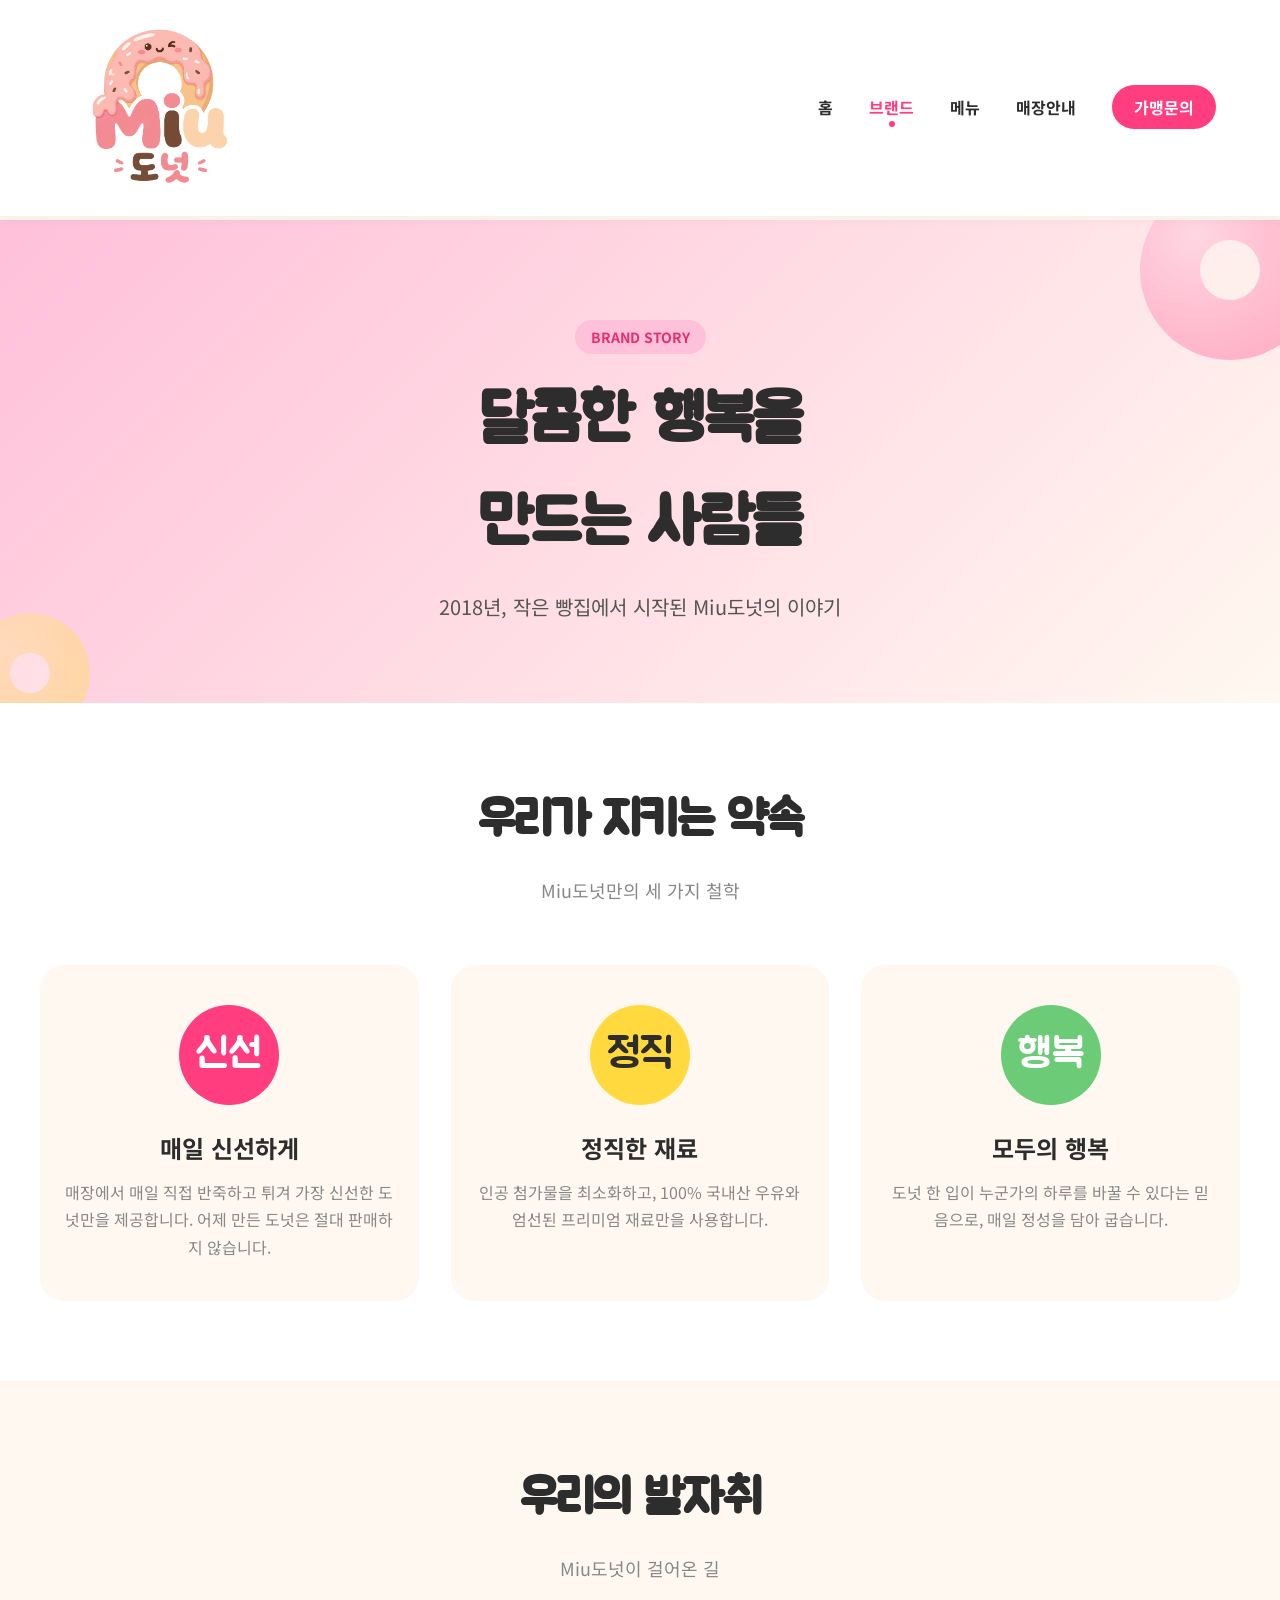
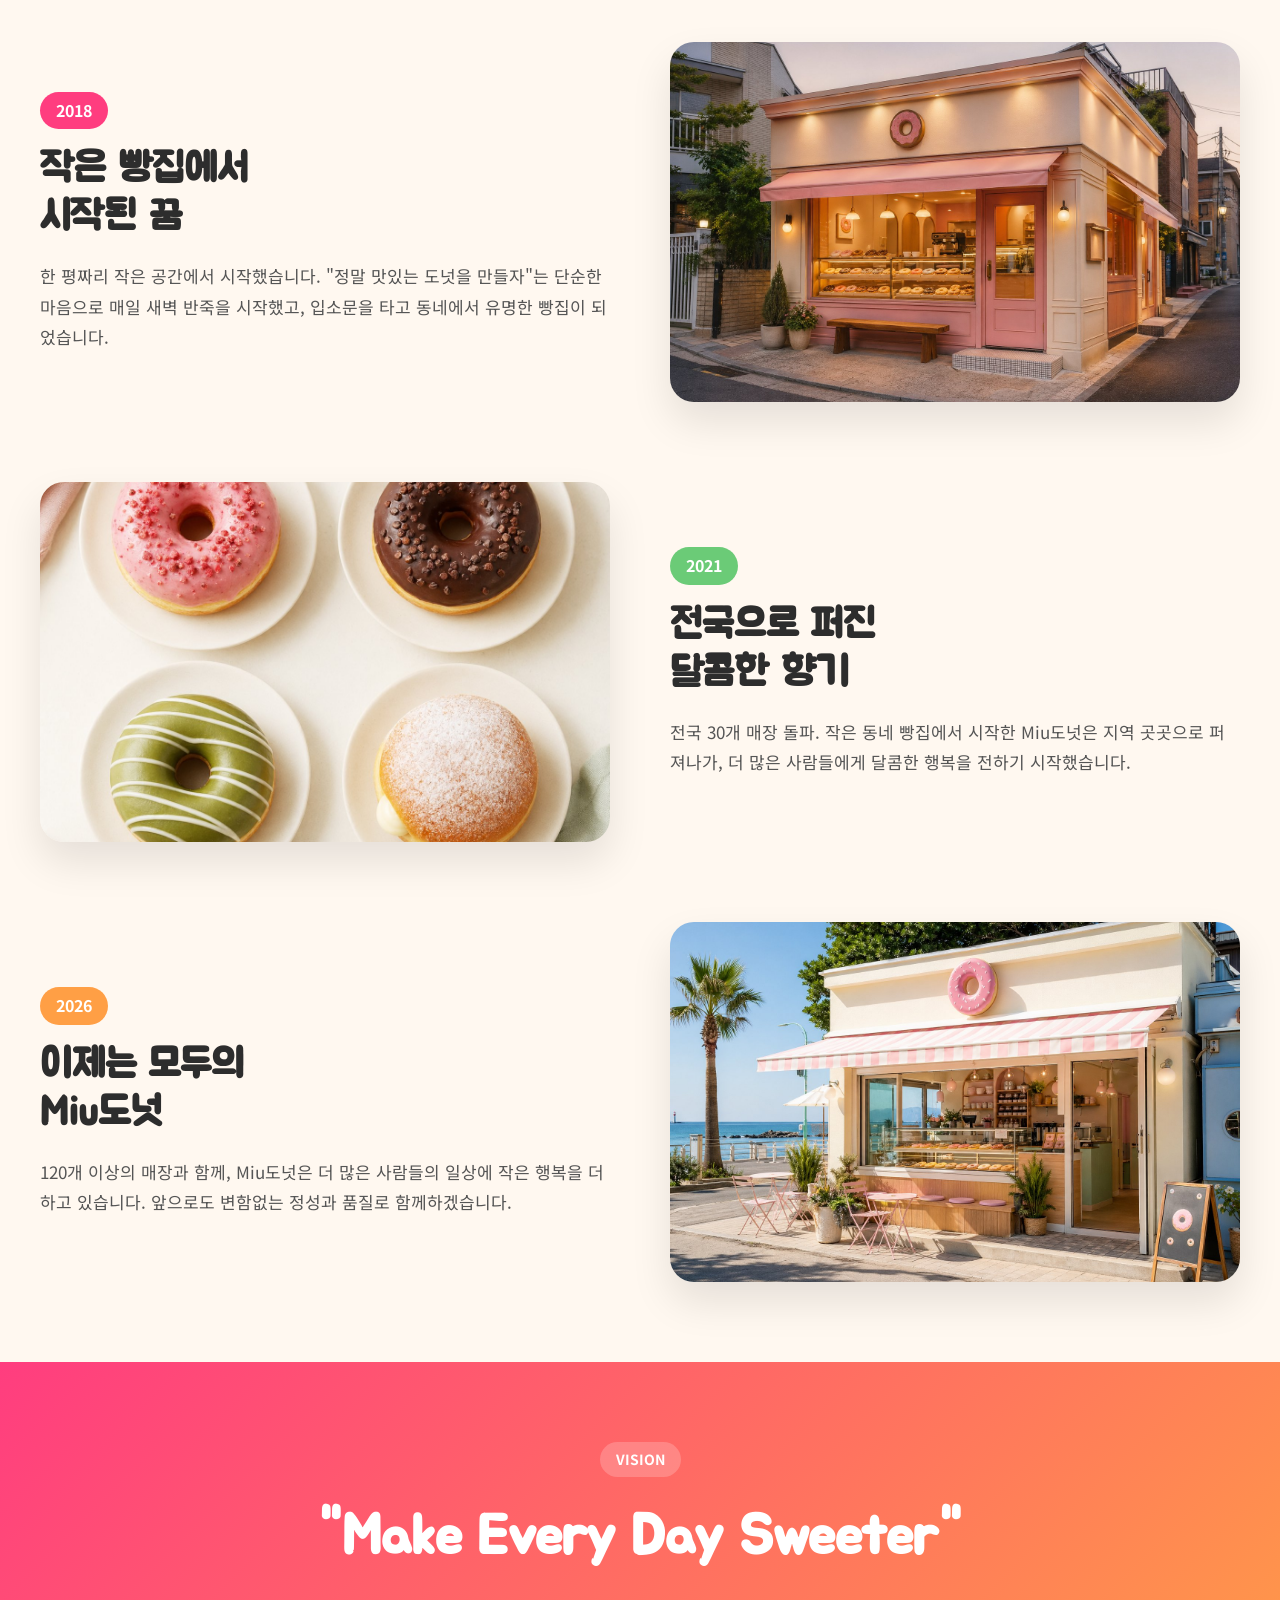
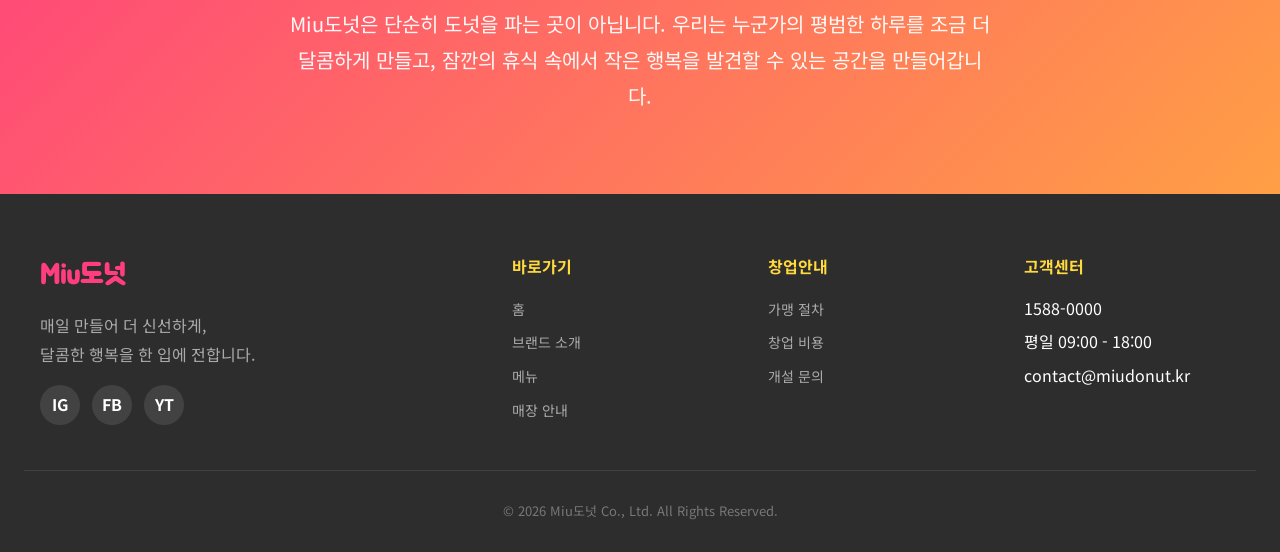
==== brand.html @ 0f5023cf "Add files via upload" ====
<!DOCTYPE html>
<html lang="ko">
<head>
<meta charset="UTF-8">
<meta name="viewport" content="width=device-width, initial-scale=1.0">
<title>브랜드 소개 - Miu도넛</title>
<link rel="stylesheet" href="styles.css">
<style>
  .page-hero {
    background: linear-gradient(135deg, var(--pink-light) 0%, var(--cream) 100%);
    padding: 100px 24px 80px;
    text-align: center;
    position: relative;
    overflow: hidden;
  }
  .page-hero h1 {
    font-family: 'Jua', sans-serif;
    font-size: 64px;
    margin-bottom: 16px;
    letter-spacing: -1px;
  }
  .page-hero p {
    font-size: 20px;
    color: #555;
  }
  .deco-donut {
    position: absolute;
    border-radius: 50%;
    opacity: 0.4;
    z-index: 1;
  }
  .deco-donut::before {
    content: '';
    position: absolute;
    top: 50%; left: 50%;
    transform: translate(-50%, -50%);
    background: var(--cream);
    border-radius: 50%;
  }
  .deco-1 {
    width: 180px; height: 180px;
    background: radial-gradient(circle at 30% 30%, #FFC0D9, var(--pink));
    top: -40px; right: -40px;
  }
  .deco-1::before { width: 60px; height: 60px; }
  .deco-2 {
    width: 120px; height: 120px;
    background: radial-gradient(circle at 30% 30%, #FFEC8B, var(--yellow));
    bottom: -30px; left: -30px;
  }
  .deco-2::before { width: 40px; height: 40px; }

  /* PHILOSOPHY */
  .philosophy {
    background: white;
  }
  .philosophy-grid {
    display: grid;
    grid-template-columns: repeat(3, 1fr);
    gap: 32px;
    margin-top: 50px;
  }
  .philosophy-card {
    text-align: center;
    padding: 40px 24px;
    background: var(--cream);
    border-radius: 24px;
    transition: all 0.3s;
  }
  .philosophy-card:hover {
    transform: translateY(-8px);
    box-shadow: var(--shadow);
  }
  .philosophy-icon {
    width: 100px;
    height: 100px;
    border-radius: 50%;
    margin: 0 auto 24px;
    display: flex;
    align-items: center;
    justify-content: center;
    font-family: 'Jua', sans-serif;
    font-size: 42px;
    color: white;
  }
  .icon-1 { background: var(--pink); }
  .icon-2 { background: var(--yellow); color: var(--dark); }
  .icon-3 { background: var(--mint); }
  .philosophy-card h3 {
    font-size: 24px;
    margin-bottom: 12px;
  }
  .philosophy-card p {
    color: var(--gray);
    line-height: 1.7;
  }

  /* STORY DETAIL */
  .story-detail {
    background: var(--cream);
  }
  .story-block {
    display: grid;
    grid-template-columns: 1fr 1fr;
    gap: 60px;
    align-items: center;
    margin-bottom: 80px;
  }
  .story-block:last-child {
    margin-bottom: 0;
  }
  .story-block.reverse {
    direction: rtl;
  }
  .story-block.reverse > * {
    direction: ltr;
  }
  .story-block-text h3 {
    font-family: 'Jua', sans-serif;
    font-size: 40px;
    line-height: 1.2;
    margin-bottom: 20px;
    color: var(--dark);
  }
  .story-block-text .year {
    display: inline-block;
    background: var(--pink);
    color: white;
    padding: 6px 16px;
    border-radius: 20px;
    font-weight: 700;
    margin-bottom: 16px;
  }
  .story-block-text p {
    font-size: 17px;
    color: #555;
    line-height: 1.8;
  }
  .story-block-img {
    height: 360px;
    border-radius: 24px;
    display: flex;
    align-items: center;
    justify-content: center;
    color: white;
    font-family: 'Jua', sans-serif;
    font-size: 42px;
    box-shadow: 0 20px 40px rgba(0,0,0,0.1);
  }
  .img-1 { background-image: url('images/store-hongdae.jpg'), linear-gradient(135deg, var(--pink), var(--orange)); background-size: cover; background-position: center; color: transparent; }
  .img-2 { background-image: url('images/hero-plate.jpg'), linear-gradient(135deg, var(--mint), var(--sky)); background-size: cover; background-position: center; color: transparent; }
  .img-3 { background-image: url('images/store-haeundae.jpg'), linear-gradient(135deg, var(--yellow), var(--pink)); background-size: cover; background-position: center; color: transparent; }

  /* VISION */
  .vision {
    background: linear-gradient(135deg, var(--pink) 0%, var(--orange) 100%);
    color: white;
    text-align: center;
  }
  .vision h2 {
    font-family: 'Jua', sans-serif;
    font-size: 56px;
    margin-bottom: 24px;
    letter-spacing: -1px;
  }
  .vision p {
    font-size: 20px;
    max-width: 700px;
    margin: 0 auto;
    line-height: 1.8;
    opacity: 0.95;
  }

  @media (max-width: 768px) {
    .page-hero h1 { font-size: 42px; }
    .philosophy-grid { grid-template-columns: 1fr; }
    .story-block { grid-template-columns: 1fr; gap: 30px; }
    .story-block.reverse { direction: ltr; }
    .story-block-text h3 { font-size: 30px; }
    .vision h2 { font-size: 36px; }
  }
</style>
</head>
<body>

<header>
  <div class="nav-container">
    <a href="index.html" class="logo">
      <span class="logo-icon"></span>
      Miu도넛
    </a>
    <button class="menu-toggle" onclick="document.querySelector('nav ul').classList.toggle('open')">☰</button>
    <nav>
      <ul>
        <li><a href="index.html">홈</a></li>
        <li><a href="brand.html" class="active">브랜드</a></li>
        <li><a href="menu.html">메뉴</a></li>
        <li><a href="stores.html">매장안내</a></li>
        <li><a href="franchise.html" class="cta-btn">가맹문의</a></li>
      </ul>
    </nav>
  </div>
</header>

<main>

<section class="page-hero">
  <div class="deco-donut deco-1"></div>
  <div class="deco-donut deco-2"></div>
  <div class="container" style="position: relative; z-index: 2;">
    <span class="section-tag">BRAND STORY</span>
    <h1>달콤한 행복을<br>만드는 사람들</h1>
    <p>2018년, 작은 빵집에서 시작된 Miu도넛의 이야기</p>
  </div>
</section>

<!-- PHILOSOPHY -->
<section class="philosophy">
  <div class="container">
    <h2 class="section-title">우리가 지키는 약속</h2>
    <p class="section-subtitle">Miu도넛만의 세 가지 철학</p>
    <div class="philosophy-grid">
      <div class="philosophy-card">
        <div class="philosophy-icon icon-1">신선</div>
        <h3>매일 신선하게</h3>
        <p>매장에서 매일 직접 반죽하고 튀겨 가장 신선한 도넛만을 제공합니다. 어제 만든 도넛은 절대 판매하지 않습니다.</p>
      </div>
      <div class="philosophy-card">
        <div class="philosophy-icon icon-2">정직</div>
        <h3>정직한 재료</h3>
        <p>인공 첨가물을 최소화하고, 100% 국내산 우유와 엄선된 프리미엄 재료만을 사용합니다.</p>
      </div>
      <div class="philosophy-card">
        <div class="philosophy-icon icon-3">행복</div>
        <h3>모두의 행복</h3>
        <p>도넛 한 입이 누군가의 하루를 바꿀 수 있다는 믿음으로, 매일 정성을 담아 굽습니다.</p>
      </div>
    </div>
  </div>
</section>

<!-- STORY DETAIL -->
<section class="story-detail">
  <div class="container">
    <h2 class="section-title">우리의 발자취</h2>
    <p class="section-subtitle">Miu도넛이 걸어온 길</p>

    <div style="margin-top: 60px;">

      <div class="story-block">
        <div class="story-block-text">
          <span class="year">2018</span>
          <h3>작은 빵집에서<br>시작된 꿈</h3>
          <p>한 평짜리 작은 공간에서 시작했습니다. "정말 맛있는 도넛을 만들자"는 단순한 마음으로 매일 새벽 반죽을 시작했고, 입소문을 타고 동네에서 유명한 빵집이 되었습니다.</p>
        </div>
        <div class="story-block-img img-1">First Store</div>
      </div>

      <div class="story-block reverse">
        <div class="story-block-text">
          <span class="year" style="background: var(--mint);">2021</span>
          <h3>전국으로 퍼진<br>달콤한 향기</h3>
          <p>전국 30개 매장 돌파. 작은 동네 빵집에서 시작한 Miu도넛은 지역 곳곳으로 퍼져나가, 더 많은 사람들에게 달콤한 행복을 전하기 시작했습니다.</p>
        </div>
        <div class="story-block-img img-2">30 Stores</div>
      </div>

      <div class="story-block">
        <div class="story-block-text">
          <span class="year" style="background: var(--orange);">2026</span>
          <h3>이제는 모두의<br>Miu도넛</h3>
          <p>120개 이상의 매장과 함께, Miu도넛은 더 많은 사람들의 일상에 작은 행복을 더하고 있습니다. 앞으로도 변함없는 정성과 품질로 함께하겠습니다.</p>
        </div>
        <div class="story-block-img img-3">120+ Stores</div>
      </div>

    </div>
  </div>
</section>

<!-- VISION -->
<section class="vision">
  <div class="container">
    <span class="section-tag" style="background: rgba(255,255,255,0.2); color: white;">VISION</span>
    <h2>"Make Every Day Sweeter"</h2>
    <p>Miu도넛은 단순히 도넛을 파는 곳이 아닙니다. 우리는 누군가의 평범한 하루를 조금 더 달콤하게 만들고, 잠깐의 휴식 속에서 작은 행복을 발견할 수 있는 공간을 만들어갑니다.</p>
  </div>
</section>

</main>

<footer>
  <div class="footer-container">
    <div class="footer-brand">
      <h3>Miu도넛</h3>
      <p>매일 만들어 더 신선하게,<br>달콤한 행복을 한 입에 전합니다.</p>
      <div class="social-icons">
        <a href="#">IG</a>
        <a href="#">FB</a>
        <a href="#">YT</a>
      </div>
    </div>
    <div class="footer-col">
      <h4>바로가기</h4>
      <ul>
        <li><a href="index.html">홈</a></li>
        <li><a href="brand.html">브랜드 소개</a></li>
        <li><a href="menu.html">메뉴</a></li>
        <li><a href="stores.html">매장 안내</a></li>
      </ul>
    </div>
    <div class="footer-col">
      <h4>창업안내</h4>
      <ul>
        <li><a href="franchise.html">가맹 절차</a></li>
        <li><a href="franchise.html">창업 비용</a></li>
        <li><a href="franchise.html">개설 문의</a></li>
      </ul>
    </div>
    <div class="footer-col">
      <h4>고객센터</h4>
      <ul>
        <li>1588-0000</li>
        <li>평일 09:00 - 18:00</li>
        <li>contact@miudonut.kr</li>
      </ul>
    </div>
  </div>
  <div class="footer-bottom">
    © 2026 Miu도넛 Co., Ltd. All Rights Reserved.
  </div>
</footer>

</body>
</html>
---- styles.css ----
/* ========================================
   Miu도넛 - 공통 스타일시트
   비비드/팝 디자인 컨셉
   ======================================== */

@import url('https://fonts.googleapis.com/css2?family=Jua&family=Black+Han+Sans&family=Noto+Sans+KR:wght@400;500;700;900&family=Fredoka:wght@400;600;700&display=swap');

:root {
  --pink: #FF3D7F;
  --pink-dark: #E62E6B;
  --pink-light: #FFC0D9;
  --yellow: #FFD93D;
  --mint: #6BCB77;
  --sky: #4D96FF;
  --orange: #FF9F45;
  --cream: #FFF8F0;
  --dark: #2D2D2D;
  --gray: #888;
  --light-gray: #F2F2F2;
  --shadow: 0 8px 24px rgba(255, 61, 127, 0.15);
  --shadow-strong: 0 12px 32px rgba(0, 0, 0, 0.12);
}

* {
  margin: 0;
  padding: 0;
  box-sizing: border-box;
}

html {
  scroll-behavior: smooth;
}

body {
  font-family: 'Noto Sans KR', sans-serif;
  background: var(--cream);
  color: var(--dark);
  line-height: 1.6;
  overflow-x: hidden;
}

/* ============== HEADER ============== */
header {
  position: fixed;
  top: 0;
  left: 0;
  right: 0;
  background: rgba(255, 255, 255, 0.95);
  backdrop-filter: blur(10px);
  z-index: 1000;
  box-shadow: 0 2px 12px rgba(0, 0, 0, 0.05);
}

.nav-container {
  max-width: 1200px;
  margin: 0 auto;
  padding: 12px 24px;
  display: flex;
  justify-content: space-between;
  align-items: center;
}

.logo {
  font-size: 0;          /* "Miu도넛" 텍스트 숨김 (이미 로고 이미지에 포함) */
  color: transparent;
  text-decoration: none;
  display: flex;
  align-items: center;
}

.logo-icon {
  display: inline-block;
  width: 192px;
  height: 192px;
  background-image: url('images/logo.png');
  background-size: contain;
  background-position: center;
  background-repeat: no-repeat;
  background-color: transparent;
  border-radius: 0;
  border: none;
  transition: transform 0.2s;
}

.logo:hover .logo-icon {
  transform: scale(1.05) rotate(-3deg);
}

.logo-icon::before {
  display: none;
}

nav ul {
  display: flex;
  list-style: none;
  gap: 36px;
  align-items: center;
}

nav a {
  text-decoration: none;
  color: var(--dark);
  font-weight: 700;
  font-size: 16px;
  transition: color 0.2s;
  position: relative;
}

nav a:hover {
  color: var(--pink);
}

nav a.active {
  color: var(--pink);
}

nav a.active::after {
  content: '';
  position: absolute;
  bottom: -8px;
  left: 50%;
  transform: translateX(-50%);
  width: 6px;
  height: 6px;
  background: var(--pink);
  border-radius: 50%;
}

.cta-btn {
  background: var(--pink);
  color: white !important;
  padding: 10px 22px;
  border-radius: 30px;
  transition: all 0.2s;
}

.cta-btn:hover {
  background: var(--pink-dark);
  transform: translateY(-2px);
  box-shadow: var(--shadow);
}

.menu-toggle {
  display: none;
  background: none;
  border: none;
  font-size: 28px;
  cursor: pointer;
  color: var(--dark);
}

/* ============== MAIN CONTENT ============== */
main {
  padding-top: 220px;
}

/* ============== SECTIONS ============== */
section {
  padding: 80px 24px;
}

.container {
  max-width: 1200px;
  margin: 0 auto;
}

.section-title {
  font-family: 'Jua', sans-serif;
  font-size: 48px;
  text-align: center;
  margin-bottom: 16px;
  color: var(--dark);
  letter-spacing: -1px;
}

.section-subtitle {
  text-align: center;
  color: var(--gray);
  font-size: 18px;
  margin-bottom: 60px;
}

.section-tag {
  display: inline-block;
  background: var(--pink-light);
  color: var(--pink-dark);
  padding: 6px 16px;
  border-radius: 20px;
  font-weight: 700;
  font-size: 14px;
  margin-bottom: 16px;
}

/* ============== BUTTONS ============== */
.btn {
  display: inline-block;
  padding: 14px 32px;
  border-radius: 30px;
  text-decoration: none;
  font-weight: 700;
  font-size: 16px;
  transition: all 0.2s;
  cursor: pointer;
  border: none;
}

.btn-primary {
  background: var(--pink);
  color: white;
}

.btn-primary:hover {
  background: var(--pink-dark);
  transform: translateY(-2px);
  box-shadow: var(--shadow);
}

.btn-secondary {
  background: var(--yellow);
  color: var(--dark);
}

.btn-secondary:hover {
  background: #FFC700;
  transform: translateY(-2px);
}

.btn-outline {
  background: transparent;
  color: var(--pink);
  border: 2px solid var(--pink);
}

.btn-outline:hover {
  background: var(--pink);
  color: white;
}

/* ============== FOOTER ============== */
footer {
  background: var(--dark);
  color: white;
  padding: 60px 24px 30px;
}

.footer-container {
  max-width: 1200px;
  margin: 0 auto;
  display: grid;
  grid-template-columns: 2fr 1fr 1fr 1fr;
  gap: 40px;
  margin-bottom: 40px;
}

.footer-brand h3 {
  font-family: 'Jua', sans-serif;
  font-size: 28px;
  color: var(--pink);
  margin-bottom: 12px;
}

.footer-brand p {
  color: #aaa;
  line-height: 1.8;
  margin-bottom: 16px;
}

.footer-col h4 {
  font-size: 16px;
  margin-bottom: 16px;
  color: var(--yellow);
}

.footer-col ul {
  list-style: none;
}

.footer-col li {
  margin-bottom: 8px;
}

.footer-col a {
  color: #aaa;
  text-decoration: none;
  font-size: 14px;
  transition: color 0.2s;
}

.footer-col a:hover {
  color: white;
}

.social-icons {
  display: flex;
  gap: 12px;
  margin-top: 16px;
}

.social-icons a {
  width: 40px;
  height: 40px;
  background: rgba(255, 255, 255, 0.1);
  border-radius: 50%;
  display: flex;
  align-items: center;
  justify-content: center;
  color: white;
  text-decoration: none;
  transition: all 0.2s;
  font-size: 16px;
  font-weight: 700;
}

.social-icons a:hover {
  background: var(--pink);
  transform: translateY(-3px);
}

.footer-bottom {
  text-align: center;
  padding-top: 30px;
  border-top: 1px solid rgba(255, 255, 255, 0.1);
  color: #777;
  font-size: 13px;
}

/* ============== ANIMATIONS ============== */
@keyframes float {
  0%, 100% { transform: translateY(0); }
  50% { transform: translateY(-15px); }
}

@keyframes spin {
  from { transform: rotate(0deg); }
  to { transform: rotate(360deg); }
}

@keyframes fadeInUp {
  from {
    opacity: 0;
    transform: translateY(30px);
  }
  to {
    opacity: 1;
    transform: translateY(0);
  }
}

.fade-in {
  animation: fadeInUp 0.8s ease forwards;
}

/* ============== RESPONSIVE ============== */
@media (max-width: 768px) {
  .logo-icon {
    width: 110px;
    height: 110px;
  }

  main {
    padding-top: 140px;
  }

  .menu-toggle {
    display: block;
  }

  nav ul {
    display: none;
    position: absolute;
    top: 100%;
    left: 0;
    right: 0;
    background: white;
    flex-direction: column;
    padding: 20px;
    gap: 16px;
    box-shadow: 0 8px 16px rgba(0, 0, 0, 0.1);
  }

  nav ul.open {
    display: fle
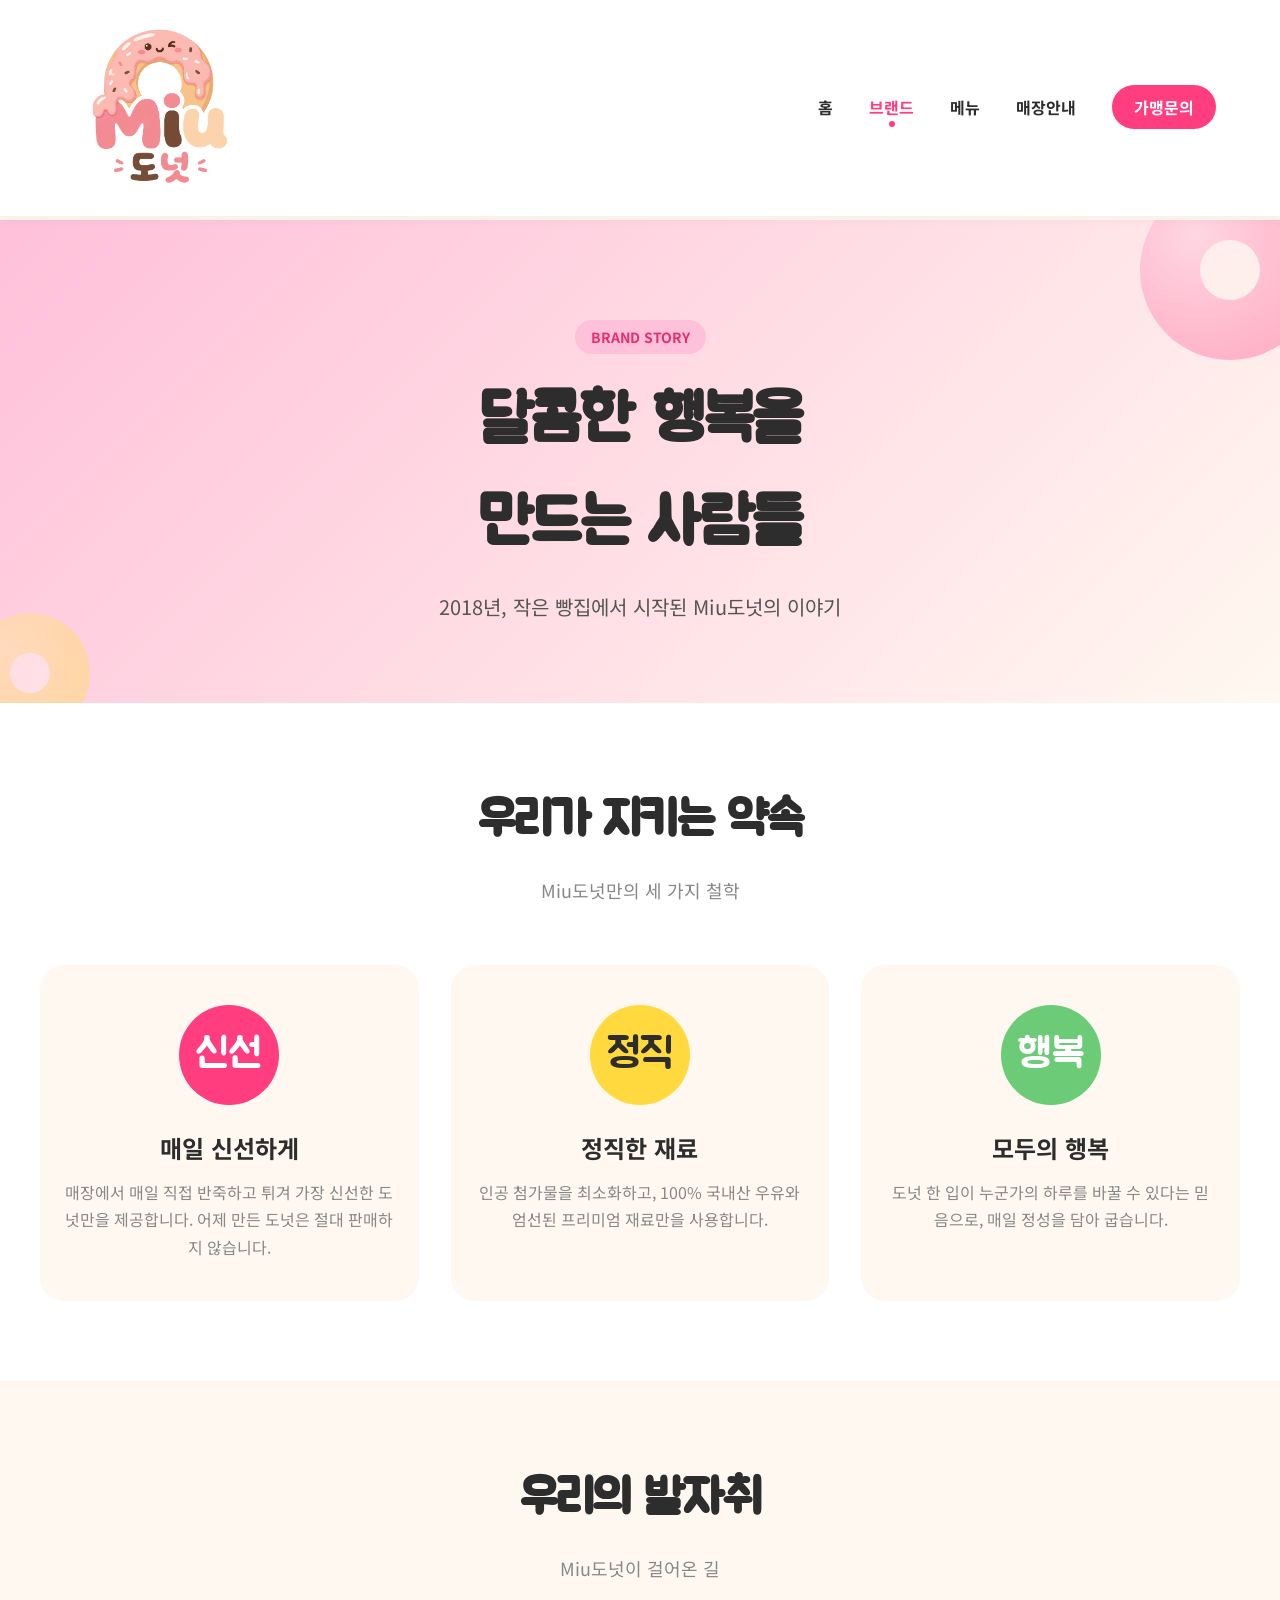
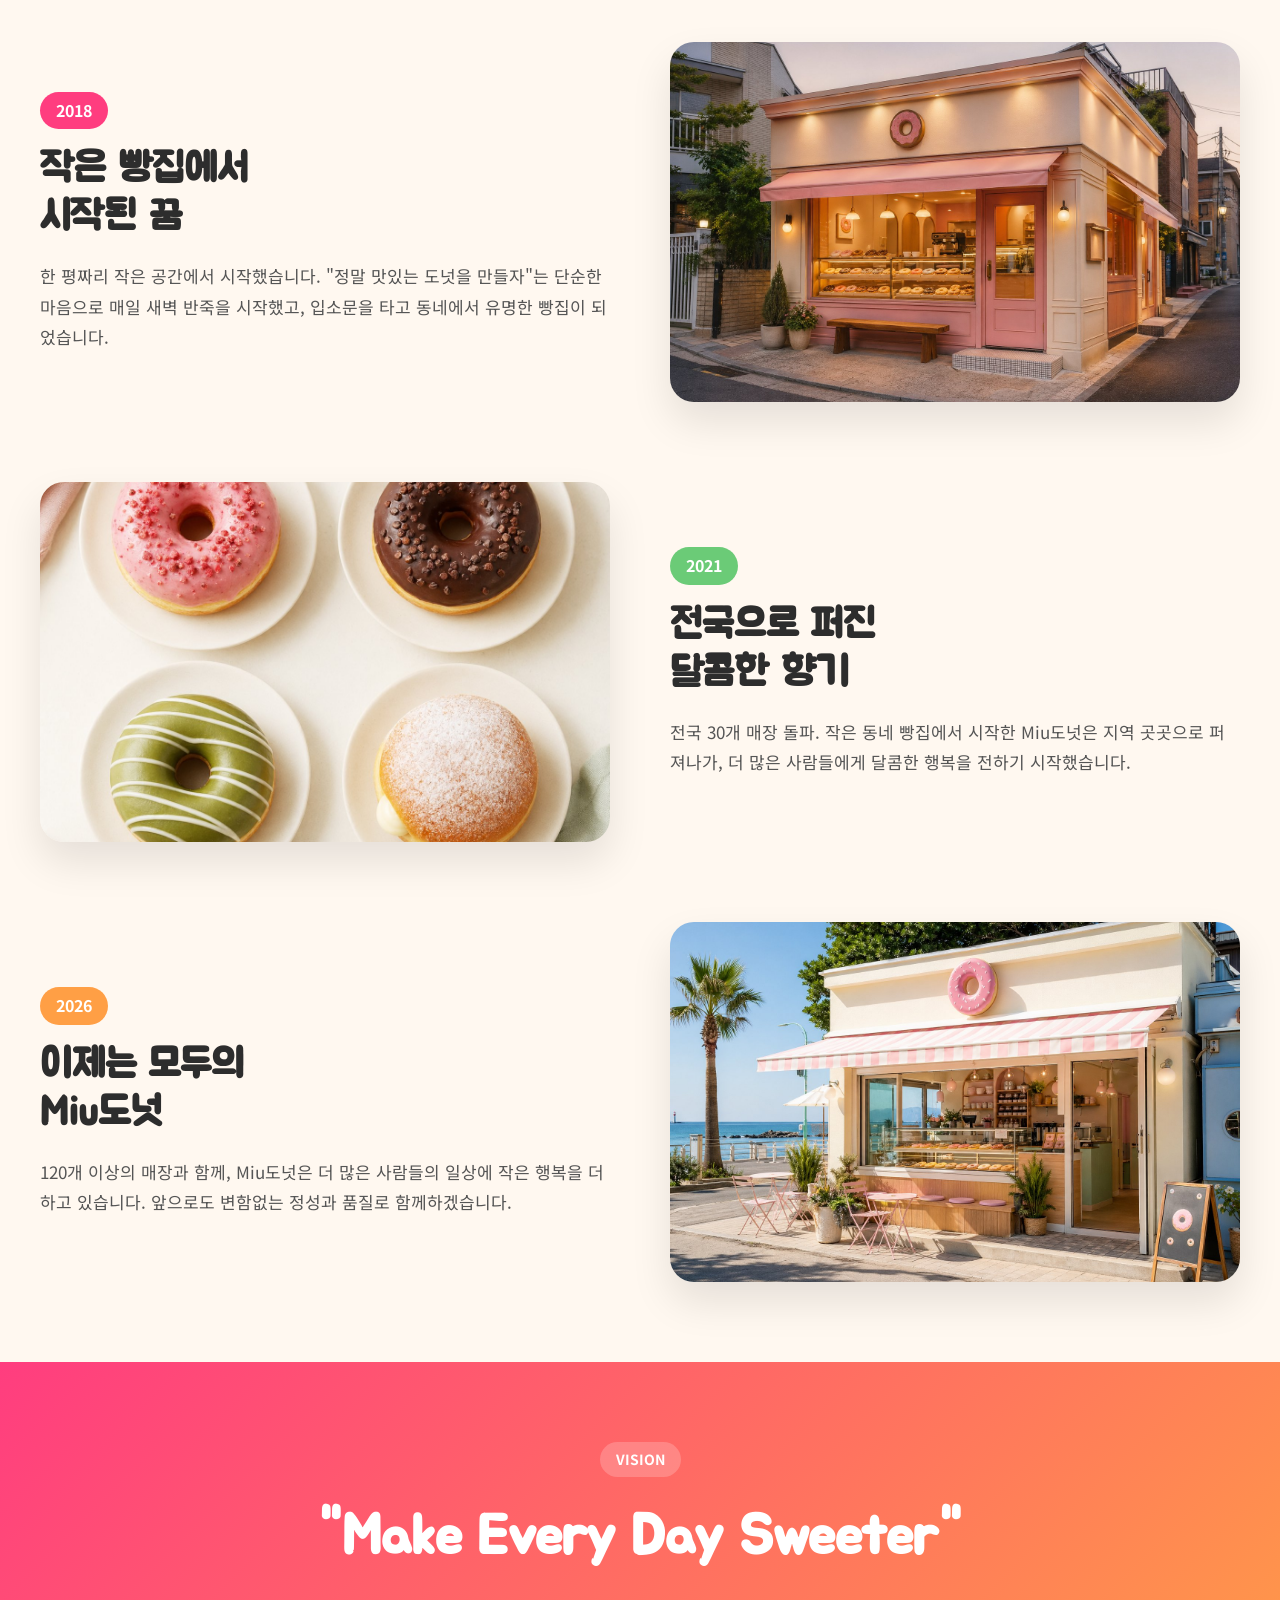
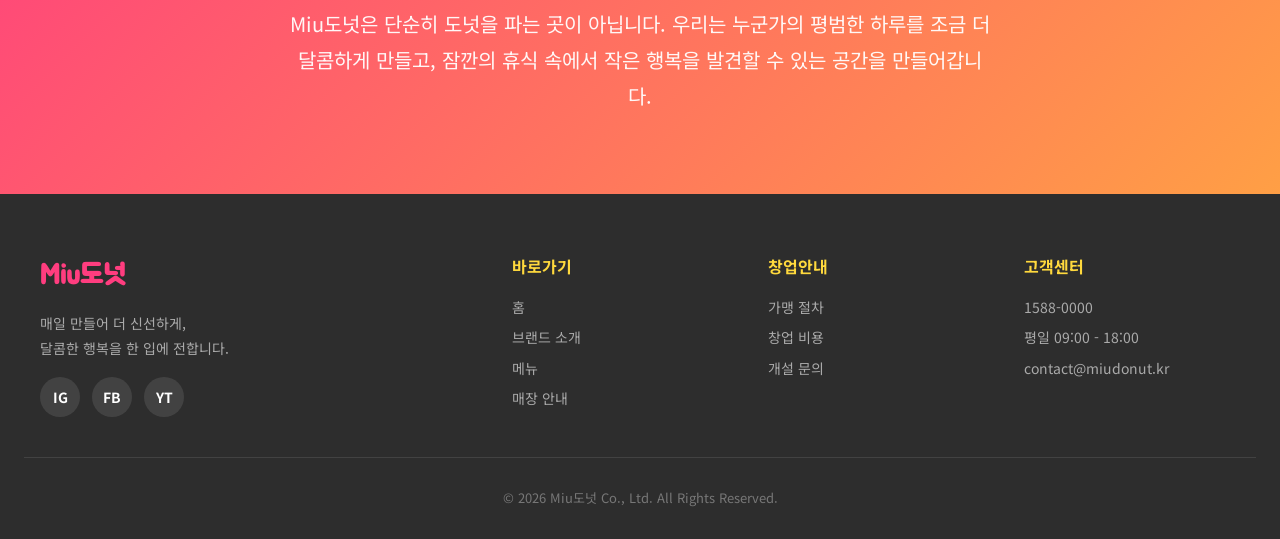
==== commit f86d33ab: "모바일 최적화 v2" ====
--- a/brand.html
+++ b/brand.html
@@ -172,12 +172,23 @@
   }
 
   @media (max-width: 768px) {
-    .page-hero h1 { font-size: 42px; }
-    .philosophy-grid { grid-template-columns: 1fr; }
-    .story-block { grid-template-columns: 1fr; gap: 30px; }
+    .page-hero { padding: 50px 16px 40px; }
+    .page-hero h1 { font-size: 36px; line-height: 1.2; }
+    .page-hero p { font-size: 15px; }
+    .philosophy { padding: 50px 16px; }
+    .philosophy-grid { grid-template-columns: 1fr; gap: 16px; margin-top: 36px; }
+    .philosophy-card { padding: 30px 20px; }
+    .philosophy-icon { width: 80px; height: 80px; font-size: 32px; }
+    .philosophy-card h3 { font-size: 20px; }
+    .story-detail { padding: 50px 16px; }
+    .story-block { grid-template-columns: 1fr; gap: 24px; margin-bottom: 50px; }
     .story-block.reverse { direction: ltr; }
-    .story-block-text h3 { font-size: 30px; }
-    .vision h2 { font-size: 36px; }
+    .story-block-text h3 { font-size: 26px; }
+    .story-block-text p { font-size: 15px; }
+    .story-block-img { height: 240px; font-size: 32px; }
+    .vision { padding: 50px 16px; }
+    .vision h2 { font-size: 30px; }
+    .vision p { font-size: 16px; }
   }
 </style>
 </head>
@@ -295,9 +306,9 @@
       <h3>Miu도넛</h3>
       <p>매일 만들어 더 신선하게,<br>달콤한 행복을 한 입에 전합니다.</p>
       <div class="social-icons">
-        <a href="#">IG</a>
-        <a href="#">FB</a>
-        <a href="#">YT</a>
+        <a href="#" aria-label="Instagram">IG</a>
+        <a href="#" aria-label="Facebook">FB</a>
+        <a href="#" aria-label="YouTube">YT</a>
       </div>
     </div>
     <div class="footer-col">
--- a/styles.css
+++ b/styles.css
@@ -21,16 +21,8 @@
   --shadow-strong: 0 12px 32px rgba(0, 0, 0, 0.12);
 }
 
-* {
-  margin: 0;
-  padding: 0;
-  box-sizing: border-box;
-}
-
-html {
-  scroll-behavior: smooth;
-}
-
+* { margin: 0; padding: 0; box-sizing: border-box; }
+html { scroll-behavior: smooth; }
 body {
   font-family: 'Noto Sans KR', sans-serif;
   background: var(--cream);
@@ -42,15 +34,12 @@
 /* ============== HEADER ============== */
 header {
   position: fixed;
-  top: 0;
-  left: 0;
-  right: 0;
+  top: 0; left: 0; right: 0;
   background: rgba(255, 255, 255, 0.95);
   backdrop-filter: blur(10px);
   z-index: 1000;
   box-shadow: 0 2px 12px rgba(0, 0, 0, 0.05);
 }
-
 .nav-container {
   max-width: 1200px;
   margin: 0 auto;
@@ -59,36 +48,25 @@
   justify-content: space-between;
   align-items: center;
 }
-
 .logo {
-  font-size: 0;          /* "Miu도넛" 텍스트 숨김 (이미 로고 이미지에 포함) */
+  font-size: 0;
   color: transparent;
   text-decoration: none;
   display: flex;
   align-items: center;
 }
-
 .logo-icon {
   display: inline-block;
-  width: 192px;
-  height: 192px;
+  width: 192px; height: 192px;
   background-image: url('images/logo.png');
   background-size: contain;
   background-position: center;
   background-repeat: no-repeat;
-  background-color: transparent;
-  border-radius: 0;
   border: none;
   transition: transform 0.2s;
 }
-
-.logo:hover .logo-icon {
-  transform: scale(1.05) rotate(-3deg);
-}
-
-.logo-icon::before {
-  display: none;
-}
+.logo:hover .logo-icon { transform: scale(1.05) rotate(-3deg); }
+.logo-icon::before { display: none; }
 
 nav ul {
   display: flex;
@@ -96,7 +74,6 @@
   gap: 36px;
   align-items: center;
 }
-
 nav a {
   text-decoration: none;
   color: var(--dark);
@@ -105,27 +82,17 @@
   transition: color 0.2s;
   position: relative;
 }
-
-nav a:hover {
-  color: var(--pink);
-}
-
-nav a.active {
-  color: var(--pink);
-}
-
+nav a:hover { color: var(--pink); }
+nav a.active { color: var(--pink); }
 nav a.active::after {
   content: '';
   position: absolute;
-  bottom: -8px;
-  left: 50%;
+  bottom: -8px; left: 50%;
   transform: translateX(-50%);
-  width: 6px;
-  height: 6px;
+  width: 6px; height: 6px;
   background: var(--pink);
   border-radius: 50%;
 }
-
 .cta-btn {
   background: var(--pink);
   color: white !important;
@@ -133,36 +100,26 @@
   border-radius: 30px;
   transition: all 0.2s;
 }
-
 .cta-btn:hover {
   background: var(--pink-dark);
   transform: translateY(-2px);
   box-shadow: var(--shadow);
 }
-
 .menu-toggle {
   display: none;
   background: none;
   border: none;
-  font-size: 28px;
+  font-size: 32px;
   cursor: pointer;
-  color: var(--dark);
-}
-
-/* ============== MAIN CONTENT ============== */
-main {
-  padding-top: 220px;
-}
-
-/* ============== SECTIONS ============== */
-section {
-  padding: 80px 24px;
-}
-
-.container {
-  max-width: 1200px;
-  margin: 0 auto;
-}
+  color: var(--pink);
+  padding: 8px 12px;
+  z-index: 1001;
+}
+
+/* ============== MAIN ============== */
+main { padding-top: 220px; }
+section { padding: 80px 24px; }
+.container { max-width: 1200px; margin: 0 auto; }
 
 .section-title {
   font-family: 'Jua', sans-serif;
@@ -172,14 +129,12 @@
   color: var(--dark);
   letter-spacing: -1px;
 }
-
 .section-subtitle {
   text-align: center;
   color: var(--gray);
   font-size: 18px;
   margin-bottom: 60px;
 }
-
 .section-tag {
   display: inline-block;
   background: var(--pink-light);
@@ -203,38 +158,12 @@
   cursor: pointer;
   border: none;
 }
-
-.btn-primary {
-  background: var(--pink);
-  color: white;
-}
-
-.btn-primary:hover {
-  background: var(--pink-dark);
-  transform: translateY(-2px);
-  box-shadow: var(--shadow);
-}
-
-.btn-secondary {
-  background: var(--yellow);
-  color: var(--dark);
-}
-
-.btn-secondary:hover {
-  background: #FFC700;
-  transform: translateY(-2px);
-}
-
-.btn-outline {
-  background: transparent;
-  color: var(--pink);
-  border: 2px solid var(--pink);
-}
-
-.btn-outline:hover {
-  background: var(--pink);
-  color: white;
-}
+.btn-primary { background: var(--pink); color: white; }
+.btn-primary:hover { background: var(--pink-dark); transform: translateY(-2px); box-shadow: var(--shadow); }
+.btn-secondary { background: var(--yellow); color: var(--dark); }
+.btn-secondary:hover { background: #FFC700; transform: translateY(-2px); }
+.btn-outline { background: transparent; color: var(--pink); border: 2px solid var(--pink); }
+.btn-outline:hover { background: var(--pink); color: white; }
 
 /* ============== FOOTER ============== */
 footer {
@@ -242,7 +171,6 @@
   color: white;
   padding: 60px 24px 30px;
 }
-
 .footer-container {
   max-width: 1200px;
   margin: 0 auto;
@@ -251,54 +179,39 @@
   gap: 40px;
   margin-bottom: 40px;
 }
-
 .footer-brand h3 {
   font-family: 'Jua', sans-serif;
   font-size: 28px;
   color: var(--pink);
   margin-bottom: 12px;
 }
-
 .footer-brand p {
   color: #aaa;
   line-height: 1.8;
   margin-bottom: 16px;
-}
-
+  font-size: 14px;
+}
 .footer-col h4 {
   font-size: 16px;
   margin-bottom: 16px;
   color: var(--yellow);
 }
-
-.footer-col ul {
-  list-style: none;
-}
-
-.footer-col li {
-  margin-bottom: 8px;
-}
-
+.footer-col ul { list-style: none; }
+.footer-col li { margin-bottom: 8px; font-size: 14px; color: #aaa; }
 .footer-col a {
   color: #aaa;
   text-decoration: none;
   font-size: 14px;
   transition: color 0.2s;
 }
-
-.footer-col a:hover {
-  color: white;
-}
-
+.footer-col a:hover { color: white; }
 .social-icons {
   display: flex;
   gap: 12px;
   margin-top: 16px;
 }
-
 .social-icons a {
-  width: 40px;
-  height: 40px;
+  width: 40px; height: 40px;
   background: rgba(255, 255, 255, 0.1);
   border-radius: 50%;
   display: flex;
@@ -307,15 +220,10 @@
   color: white;
   text-decoration: none;
   transition: all 0.2s;
-  font-size: 16px;
+  font-size: 14px;
   font-weight: 700;
 }
-
-.social-icons a:hover {
-  background: var(--pink);
-  transform: translateY(-3px);
-}
-
+.social-icons a:hover { background: var(--pink); transform: translateY(-3px); }
 .footer-bottom {
   text-align: center;
   padding-top: 30px;
@@ -329,42 +237,46 @@
   0%, 100% { transform: translateY(0); }
   50% { transform: translateY(-15px); }
 }
-
 @keyframes spin {
   from { transform: rotate(0deg); }
   to { transform: rotate(360deg); }
 }
-
 @keyframes fadeInUp {
-  from {
-    opacity: 0;
-    transform: translateY(30px);
-  }
-  to {
-    opacity: 1;
-    transform: translateY(0);
-  }
-}
-
-.fade-in {
-  animation: fadeInUp 0.8s ease forwards;
-}
-
-/* ============== RESPONSIVE ============== */
+  from { opacity: 0; transform: translateY(30px); }
+  to { opacity: 1; transform: translateY(0); }
+}
+.fade-in { animation: fadeInUp 0.8s ease forwards; }
+
+/* ============== TABLET ============== */
+@media (max-width: 1024px) {
+  .footer-container {
+    grid-template-columns: 1fr 1fr;
+    gap: 30px;
+  }
+}
+
+/* ============== MOBILE ============== */
 @media (max-width: 768px) {
+  /* 헤더 */
+  .nav-container {
+    padding: 8px 16px;
+    position: relative;
+  }
   .logo-icon {
-    width: 110px;
-    height: 110px;
-  }
-
-  main {
-    padding-top: 140px;
-  }
-
+    width: 56px;
+    height: 56px;
+  }
+  main { padding-top: 76px; }
+
+  /* 햄버거 메뉴 */
   .menu-toggle {
     display: block;
-  }
-
+    order: 2;
+  }
+  nav {
+    width: 100%;
+    order: 3;
+  }
   nav ul {
     display: none;
     position: absolute;
@@ -373,10 +285,71 @@
     right: 0;
     background: white;
     flex-direction: column;
-    padding: 20px;
-    gap: 16px;
+    padding: 12px 16px;
+    gap: 4px;
     box-shadow: 0 8px 16px rgba(0, 0, 0, 0.1);
-  }
-
+    border-top: 1px solid var(--light-gray);
+    margin: 0;
+  }
   nav ul.open {
-    display: fle+    display: flex !important;
+  }
+  nav ul li {
+    width: 100%;
+    list-style: none;
+  }
+  nav a {
+    display: block;
+    padding: 14px 16px;
+    border-radius: 12px;
+    font-size: 16px;
+    text-align: center;
+  }
+  nav a:hover { background: var(--cream); }
+  nav a.active::after { display: none; }
+  nav a.active { background: var(--pink-light); }
+  .cta-btn {
+    text-align: center;
+    margin-top: 4px;
+  }
+
+  /* 섹션/타이틀 */
+  section { padding: 50px 16px; }
+  .section-title { font-size: 30px; }
+  .section-subtitle { font-size: 14px; margin-bottom: 36px; }
+
+  /* 푸터 */
+  .footer-container {
+    grid-template-columns: 1fr 1fr;
+    gap: 24px;
+  }
+  .footer-brand {
+    grid-column: 1 / -1;
+    text-align: center;
+  }
+  .footer-brand h3 { font-size: 24px; }
+  .footer-brand p { font-size: 13px; }
+  .social-icons { justify-content: center; }
+  .footer-col h4 { font-size: 14px; margin-bottom: 12px; }
+  .footer-col li, .footer-col a { font-size: 13px; }
+  .footer-bottom { font-size: 12px; padding-top: 20px; }
+  footer { padding: 40px 20px 20px; }
+
+  /* 버튼 */
+  .btn { padding: 12px 24px; font-size: 15px; }
+}
+
+/* ============== SMALL MOBILE ============== */
+@media (max-width: 380px) {
+  .logo-icon {
+    width: 48px;
+    height: 48px;
+  }
+  main { padding-top: 68px; }
+  .section-title { font-size: 26px; }
+  .footer-container {
+    grid-template-columns: 1fr;
+    text-align: center;
+  }
+  .footer-col { text-align: center; }
+}
